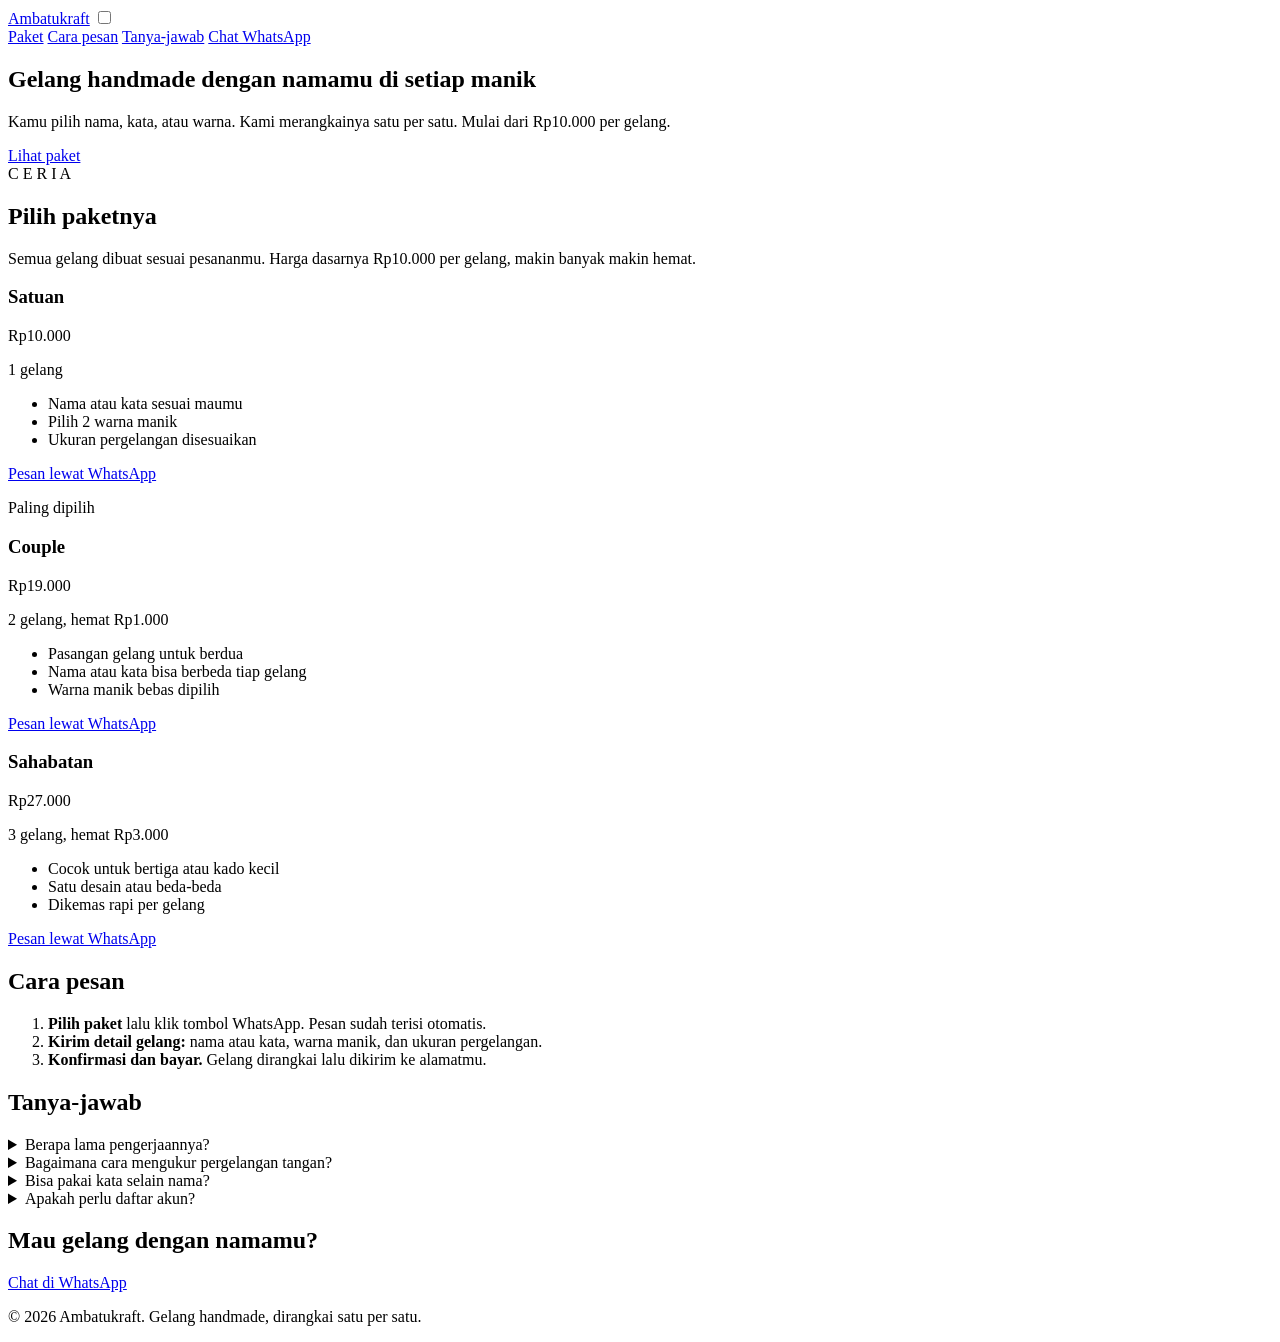
==== Gelang.html @ 4f981dc4 "Ambatukraft" ====
<!DOCTYPE html>
<html lang="id">
<head>
  <meta charset="UTF-8">
  <meta name="viewport" content="width=device-width, initial-scale=1">
  <title>Ambatukraft – Gelang Handmade Custom Rp10.000</title>
  <meta name="description" content="Gelang handmade custom dengan nama atau kata pilihanmu. Mulai Rp10.000 per gelang. Pesan lewat WhatsApp.">
  <link rel="preconnect" href="https://fonts.googleapis.com">
  <link rel="preconnect" href="https://fonts.gstatic.com" crossorigin>
  <link href="https://fonts.googleapis.com/css2?family=Bricolage+Grotesque:wght@600;800&family=DM+Sans:wght@400;500;700&display=swap" rel="stylesheet">
  <link rel="stylesheet" href="gelangg.css">
</head>
<body>

<header class="site-header">
  <a class="logo" href="#beranda">Ambatukraft</a>
  <input type="checkbox" id="menu-toggle" class="menu-toggle" aria-label="Buka menu">
  <label for="menu-toggle" class="menu-button" aria-hidden="true"><span></span></label>
  <nav class="nav">
    <a href="#paket">Paket</a>
    <a href="#cara-pesan">Cara pesan</a>
    <a href="#tanya">Tanya-jawab</a>
    <a class="btn btn-small" href="https://wa.me/6281315595909?text=Halo%20Ambatukraft%2C%20saya%20mau%20tanya%20soal%20gelang" target="_blank" rel="noopener">Chat WhatsApp</a>
  </nav>
</header>

<main>
  <section class="hero" id="beranda">
    <div class="hero-text">
      <h1>Gelang handmade dengan namamu di setiap manik</h1>
      <p>Kamu pilih nama, kata, atau warna. Kami merangkainya satu per satu. Mulai dari Rp10.000 per gelang.</p>
      <a class="btn" href="#paket">Lihat paket</a>
    </div>
    <div class="strand" role="img" aria-label="Contoh gelang manik bertuliskan CERIA">
      <span class="dot"></span>
      <span class="letter">C</span><span class="dot"></span>
      <span class="letter">E</span><span class="dot"></span>
      <span class="letter">R</span><span class="dot"></span>
      <span class="letter">I</span><span class="dot"></span>
      <span class="letter">A</span><span class="dot"></span>
    </div>
  </section>

  <section class="section" id="paket">
    <h2>Pilih paketnya</h2>
    <p class="lead">Semua gelang dibuat sesuai pesananmu. Harga dasarnya Rp10.000 per gelang, makin banyak makin hemat.</p>
    <div class="cards">
      <article class="card">
        <h3>Satuan</h3>
        <p class="price">Rp10.000</p>
        <p class="note">1 gelang</p>
        <ul>
          <li>Nama atau kata sesuai maumu</li>
          <li>Pilih 2 warna manik</li>
          <li>Ukuran pergelangan disesuaikan</li>
        </ul>
        <a class="btn btn-outline" href="https://wa.me/6281315595909?text=Halo%20Ambatukraft%2C%20saya%20mau%20pesan%20Paket%20Satuan%20(1%20gelang)%20Rp10.000" target="_blank" rel="noopener">Pesan lewat WhatsApp</a>
      </article>

      <article class="card card-featured">
        <p class="badge">Paling dipilih</p>
        <h3>Couple</h3>
        <p class="price">Rp19.000</p>
        <p class="note">2 gelang, hemat Rp1.000</p>
        <ul>
          <li>Pasangan gelang untuk berdua</li>
          <li>Nama atau kata bisa berbeda tiap gelang</li>
          <li>Warna manik bebas dipilih</li>
        </ul>
        <a class="btn" href="https://wa.me/6281315595909?text=Halo%20Ambatukraft%2C%20saya%20mau%20pesan%20Paket%20Couple%20(2%20gelang)%20Rp19.000" target="_blank" rel="noopener">Pesan lewat WhatsApp</a>
      </article>

      <article class="card">
        <h3>Sahabatan</h3>
        <p class="price">Rp27.000</p>
        <p class="note">3 gelang, hemat Rp3.000</p>
        <ul>
          <li>Cocok untuk bertiga atau kado kecil</li>
          <li>Satu desain atau beda-beda</li>
          <li>Dikemas rapi per gelang</li>
        </ul>
        <a class="btn btn-outline" href="https://wa.me/6281315595909?text=Halo%20Ambatukraft%2C%20saya%20mau%20pesan%20Paket%20Sahabatan%20(3%20gelang)%20Rp27.000" target="_blank" rel="noopener">Pesan lewat WhatsApp</a>
      </article>
    </div>
  </section>

  <section class="section section-tint" id="cara-pesan">
    <h2>Cara pesan</h2>
    <ol class="steps">
      <li><strong>Pilih paket</strong> lalu klik tombol WhatsApp. Pesan sudah terisi otomatis.</li>
      <li><strong>Kirim detail gelang:</strong> nama atau kata, warna manik, dan ukuran pergelangan.</li>
      <li><strong>Konfirmasi dan bayar.</strong> Gelang dirangkai lalu dikirim ke alamatmu.</li>
    </ol>
  </section>

  <section class="section" id="tanya">
    <h2>Tanya-jawab</h2>
    <div class="faq">
      <details>
        <summary>Berapa lama pengerjaannya?</summary>
        <p>Biasanya 1 hingga 2 hari kerja setelah detail pesanan dikonfirmasi. Untuk jumlah banyak, kami kabari lewat WhatsApp.</p>
      </details>
      <details>
        <summary>Bagaimana cara mengukur pergelangan tangan?</summary>
        <p>Lingkarkan tali atau kertas di pergelangan, tandai pertemuannya, lalu ukur panjangnya dengan penggaris dalam cm.</p>
      </details>
      <details>
        <summary>Bisa pakai kata selain nama?</summary>
        <p>Bisa. Singkatan, tanggal, atau kata singkat boleh, selama muat di gelang. Kami bantu atur jumlah manik.</p>
      </details>
      <details>
        <summary>Apakah perlu daftar akun?</summary>
        <p>Tidak. Semua pesanan lewat WhatsApp, tanpa login.</p>
      </details>
    </div>
  </section>

  <section class="cta">
    <h2>Mau gelang dengan namamu?</h2>
    <a class="btn btn-yellow" href="https://wa.me/6281315595909?text=Halo%20Ambatukraft%2C%20saya%20mau%20pesan%20gelang%20custom" target="_blank" rel="noopener">Chat di WhatsApp</a>
  </section>
</main>

<footer class="site-footer">
  <p>© 2026 Ambatukraft. Gelang handmade, dirangkai satu per satu.</p>
</footer>

</body>
</html>
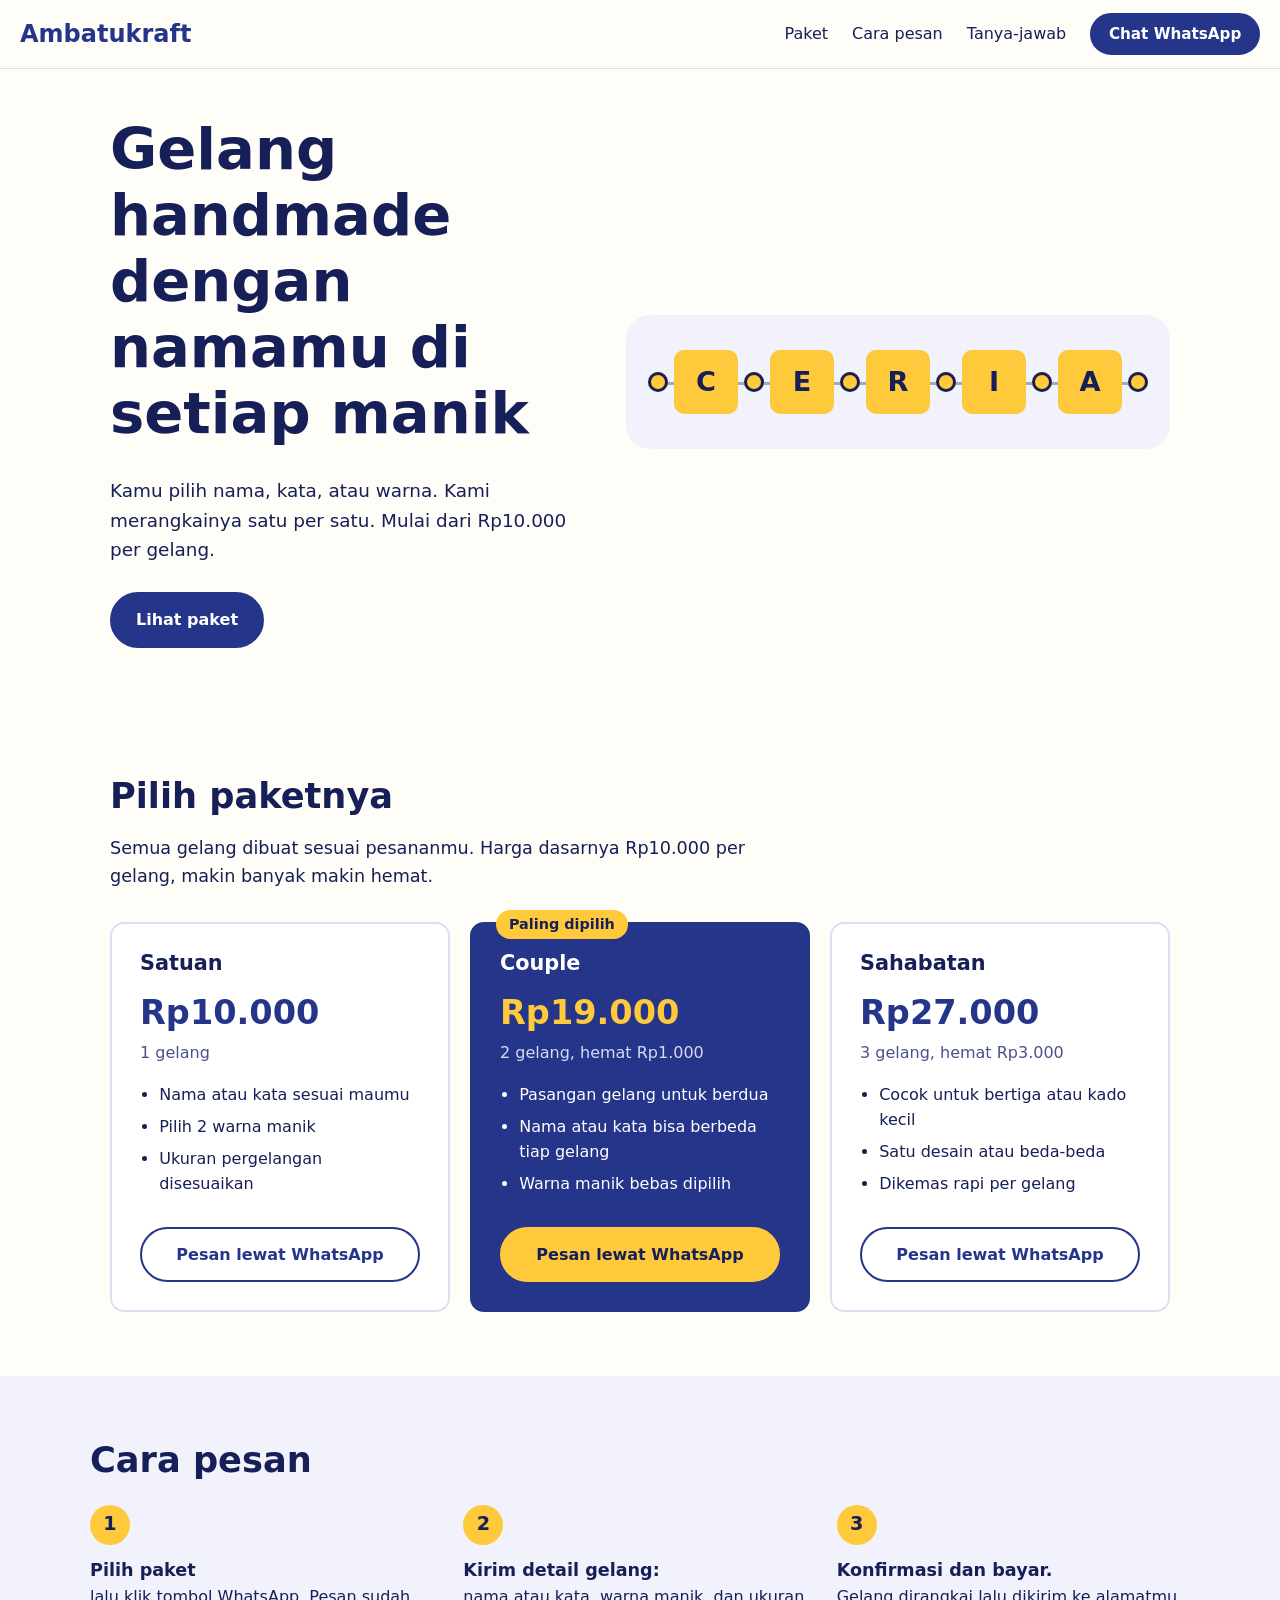
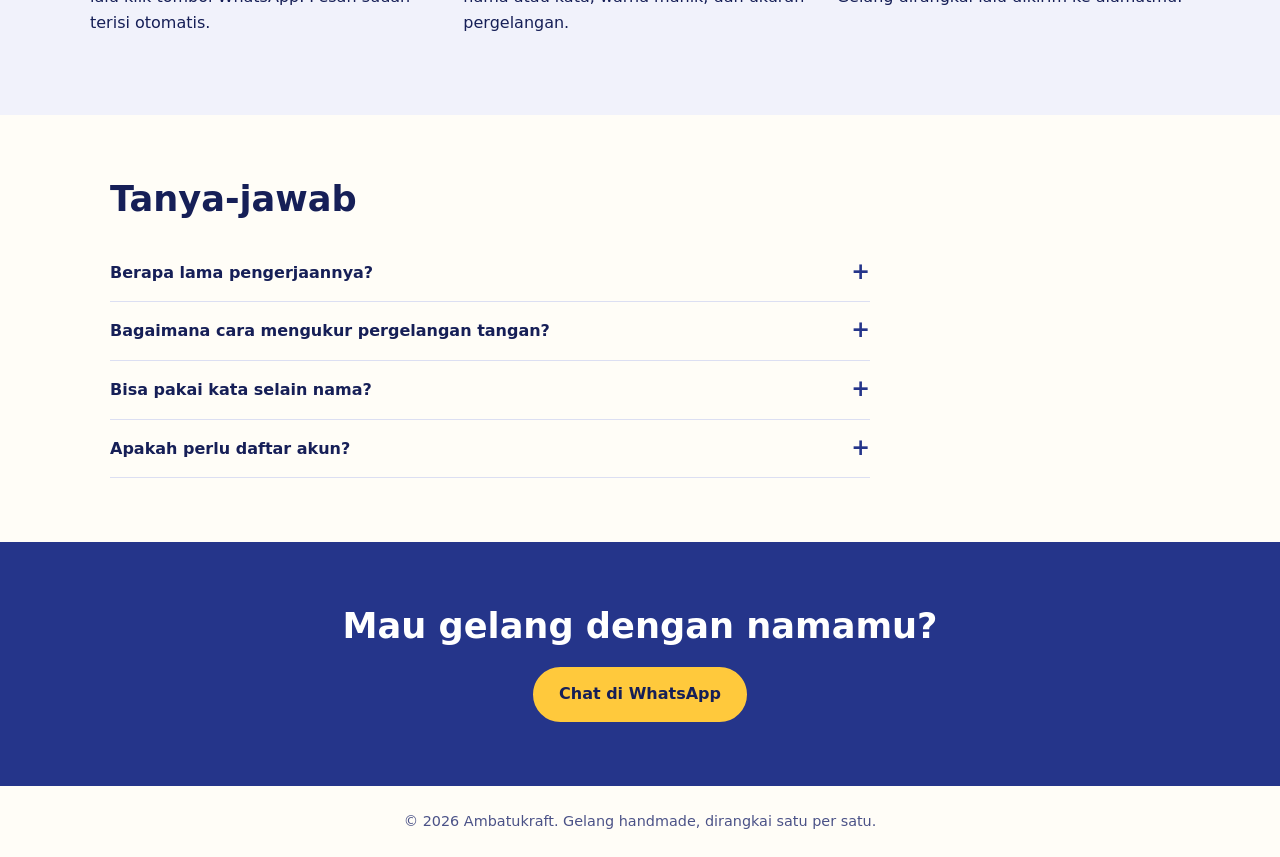
==== commit 09991a01: "Add files via upload" ====
--- a/Gelang.html
+++ b/Gelang.html
@@ -8,7 +8,7 @@
   <link rel="preconnect" href="https://fonts.googleapis.com">
   <link rel="preconnect" href="https://fonts.gstatic.com" crossorigin>
   <link href="https://fonts.googleapis.com/css2?family=Bricolage+Grotesque:wght@600;800&family=DM+Sans:wght@400;500;700&display=swap" rel="stylesheet">
-  <link rel="stylesheet" href="gelangg.css">
+  <link rel="stylesheet" href="Gelangg.css">
 </head>
 <body>
 
--- a/Gelangg.css
+++ b/Gelangg.css
@@ -0,0 +1,191 @@
+:root {
+  --blue: #25358a;
+  --blue-dark: #161f57;
+  --yellow: #ffc93c;
+  --paper: #fffdf7;
+  --tint: #f1f2fb;
+  --line: #dcdff2;
+  --radius: 14px;
+  --font-head: "Bricolage Grotesque", "Segoe UI", system-ui, sans-serif;
+  --font-body: "DM Sans", "Segoe UI", system-ui, sans-serif;
+}
+
+*, *::before, *::after { box-sizing: border-box; }
+html { scroll-behavior: smooth; scroll-padding-top: 72px; }
+body {
+  margin: 0;
+  font-family: var(--font-body);
+  font-size: 1rem;
+  line-height: 1.6;
+  color: var(--blue-dark);
+  background: var(--paper);
+}
+h1, h2, h3 { font-family: var(--font-head); line-height: 1.15; margin: 0 0 .5em; }
+h1 { font-size: clamp(2.1rem, 6vw, 3.6rem); font-weight: 800; }
+h2 { font-size: clamp(1.6rem, 4vw, 2.2rem); font-weight: 800; }
+h3 { font-size: 1.3rem; font-weight: 600; }
+p { margin: 0 0 1em; }
+a { color: inherit; }
+:focus-visible { outline: 3px solid var(--yellow); outline-offset: 3px; }
+
+.btn {
+  display: inline-block;
+  padding: .8em 1.5em;
+  border: 2px solid var(--blue);
+  border-radius: 999px;
+  background: var(--blue);
+  color: #fff;
+  font-weight: 700;
+  text-decoration: none;
+  text-align: center;
+  transition: background .2s, color .2s;
+}
+.btn:hover { background: var(--blue-dark); border-color: var(--blue-dark); }
+.btn-outline { background: transparent; color: var(--blue); }
+.btn-outline:hover { background: var(--blue); color: #fff; }
+.btn-small { padding: .45em 1.1em; font-size: .95rem; }
+.btn-yellow { background: var(--yellow); border-color: var(--yellow); color: var(--blue-dark); }
+.btn-yellow:hover { background: #fff; border-color: #fff; }
+
+/* Header */
+.site-header {
+  position: sticky; top: 0; z-index: 10;
+  display: flex; align-items: center; justify-content: space-between;
+  padding: .8rem 1.25rem;
+  background: var(--paper);
+  border-bottom: 1px solid var(--line);
+}
+.logo { font-family: var(--font-head); font-weight: 800; font-size: 1.5rem; text-decoration: none; color: var(--blue); }
+.nav { display: flex; align-items: center; gap: 1.5rem; }
+.nav a:not(.btn) { text-decoration: none; font-weight: 500; }
+.nav a:not(.btn):hover { color: var(--blue); text-decoration: underline; text-underline-offset: 4px; }
+.menu-toggle { position: absolute; opacity: 0; pointer-events: none; }
+.menu-button { display: none; width: 44px; height: 44px; cursor: pointer; position: relative; }
+.menu-button span, .menu-button span::before, .menu-button span::after {
+  content: ""; position: absolute; left: 10px; width: 24px; height: 3px;
+  background: var(--blue); border-radius: 2px; transition: transform .2s, opacity .2s;
+}
+.menu-button span { top: 20px; }
+.menu-button span::before { left: 0; top: -8px; }
+.menu-button span::after { left: 0; top: 8px; }
+.menu-toggle:focus-visible + .menu-button { outline: 3px solid var(--yellow); }
+.menu-toggle:checked + .menu-button span { background: transparent; }
+.menu-toggle:checked + .menu-button span::before { transform: translateY(8px) rotate(45deg); }
+.menu-toggle:checked + .menu-button span::after { transform: translateY(-8px) rotate(-45deg); }
+
+
+.hero {
+  max-width: 1100px; margin: 0 auto;
+  padding: 3rem 1.25rem 4rem;
+  display: grid; gap: 2.5rem; align-items: center;
+  grid-template-columns: 1.1fr 1fr;
+}
+.hero-text p { font-size: 1.15rem; max-width: 34em; margin-bottom: 1.5em; }
+
+
+.strand {
+  position: relative;
+  display: flex; align-items: center; justify-content: center;
+  flex-wrap: nowrap; gap: 0;
+  padding: 2.2rem 1rem;
+  background: var(--tint);
+  border-radius: 24px;
+}
+.strand::before {
+  content: ""; position: absolute; left: 6%; right: 6%; top: 50%;
+  height: 3px; background: var(--blue-dark); opacity: .35;
+}
+.letter, .dot { position: relative; flex: none; }
+.letter {
+  width: clamp(38px, 8.5vw, 64px); aspect-ratio: 1;
+  display: grid; place-items: center;
+  font-family: var(--font-head); font-weight: 800; font-size: clamp(1.1rem, 3vw, 1.7rem);
+  border-radius: 10px;
+  background: var(--blue); color: #fff;
+}
+.letter:nth-of-type(even) { background: var(--yellow); color: var(--blue-dark); }
+.dot { width: clamp(12px, 2.6vw, 20px); aspect-ratio: 1; border-radius: 50%; background: var(--blue-dark); margin: 0 clamp(2px, .6vw, 6px); }
+.dot:nth-of-type(odd) { background: var(--yellow); box-shadow: inset 0 0 0 3px var(--blue-dark); }
+
+.section { max-width: 1100px; margin: 0 auto; padding: 4rem 1.25rem; }
+.section-tint { max-width: none; background: var(--tint); }
+.section-tint > * { max-width: 1100px; margin-left: auto; margin-right: auto; }
+.lead { max-width: 38em; font-size: 1.1rem; margin-bottom: 2rem; }
+
+.cards { display: grid; gap: 1.25rem; grid-template-columns: repeat(3, 1fr); align-items: stretch; }
+.card {
+  position: relative;
+  display: flex; flex-direction: column;
+  padding: 1.75rem;
+  background: #fff;
+  border: 2px solid var(--line);
+  border-radius: var(--radius);
+}
+.card ul { margin: 0 0 1.5rem; padding-left: 1.2rem; flex: 1; }
+.card li { margin-bottom: .4rem; }
+.card .btn { width: 100%; }
+.price { font-family: var(--font-head); font-size: 2.1rem; font-weight: 800; color: var(--blue); margin: 0; }
+.note { color: #4b5287; margin-bottom: 1rem; }
+.card-featured { border-color: var(--blue); background: var(--blue); color: #fff; }
+.card-featured .price { color: var(--yellow); }
+.card-featured .note { color: #d6daf5; }
+.card-featured .btn { background: var(--yellow); border-color: var(--yellow); color: var(--blue-dark); }
+.card-featured .btn:hover { background: #fff; border-color: #fff; }
+.badge {
+  position: absolute; top: -14px; left: 1.5rem; margin: 0;
+  padding: .2em .9em; border-radius: 999px;
+  background: var(--yellow); color: var(--blue-dark);
+  font-weight: 700; font-size: .9rem;
+}
+
+.steps { list-style: none; counter-reset: langkah; display: grid; gap: 1.25rem; grid-template-columns: repeat(3, 1fr); padding: 0; margin-top: 1.5rem; }
+.steps li { counter-increment: langkah; padding-top: 3.2rem; position: relative; }
+.steps li::before {
+  content: counter(langkah);
+  position: absolute; top: 0; left: 0;
+  width: 2.5rem; height: 2.5rem; border-radius: 50%;
+  display: grid; place-items: center;
+  background: var(--yellow); color: var(--blue-dark);
+  font-family: var(--font-head); font-weight: 800; font-size: 1.2rem;
+}
+.steps strong { display: block; font-size: 1.1rem; }
+
+.faq { max-width: 760px; margin-top: 1.5rem; }
+.faq details { border-bottom: 1px solid var(--line); padding: 1rem 0; }
+.faq summary { cursor: pointer; font-weight: 700; list-style: none; display: flex; justify-content: space-between; gap: 1rem; }
+.faq summary::-webkit-details-marker { display: none; }
+.faq summary::after { content: "+"; font-size: 1.4rem; line-height: 1; color: var(--blue); }
+.faq details[open] summary::after { content: "–"; }
+.faq details p { margin: .6rem 0 0; }
+
+.cta { background: var(--blue); color: #fff; text-align: center; padding: 4rem 1.25rem; }
+.cta h2 { margin-bottom: 1.25rem; }
+.site-footer { text-align: center; padding: 1.5rem 1.25rem; font-size: .9rem; color: #4b5287; }
+.site-footer p { margin: 0; }
+
+@media (max-width: 900px) {
+  .hero { grid-template-columns: 1fr; padding-top: 2rem; }
+  .cards { grid-template-columns: 1fr; max-width: 480px; margin: 0 auto; }
+  .card-featured { margin: .75rem 0; }
+  .steps { grid-template-columns: 1fr; }
+}
+
+@media (max-width: 720px) {
+  .menu-button { display: block; }
+  .nav {
+    position: absolute; top: 100%; left: 0; right: 0;
+    flex-direction: column; align-items: stretch; gap: 0;
+    padding: .5rem 1.25rem 1.25rem;
+    background: var(--paper); border-bottom: 1px solid var(--line);
+    display: none;
+  }
+  .nav a:not(.btn) { padding: .8rem 0; border-bottom: 1px solid var(--line); }
+  .nav .btn { margin-top: 1rem; }
+  .menu-toggle:checked ~ .nav { display: flex; }
+  .section { padding: 3rem 1.25rem; }
+}
+
+@media (prefers-reduced-motion: reduce) {
+  html { scroll-behavior: auto; }
+  * { transition: none !important; }
+}
